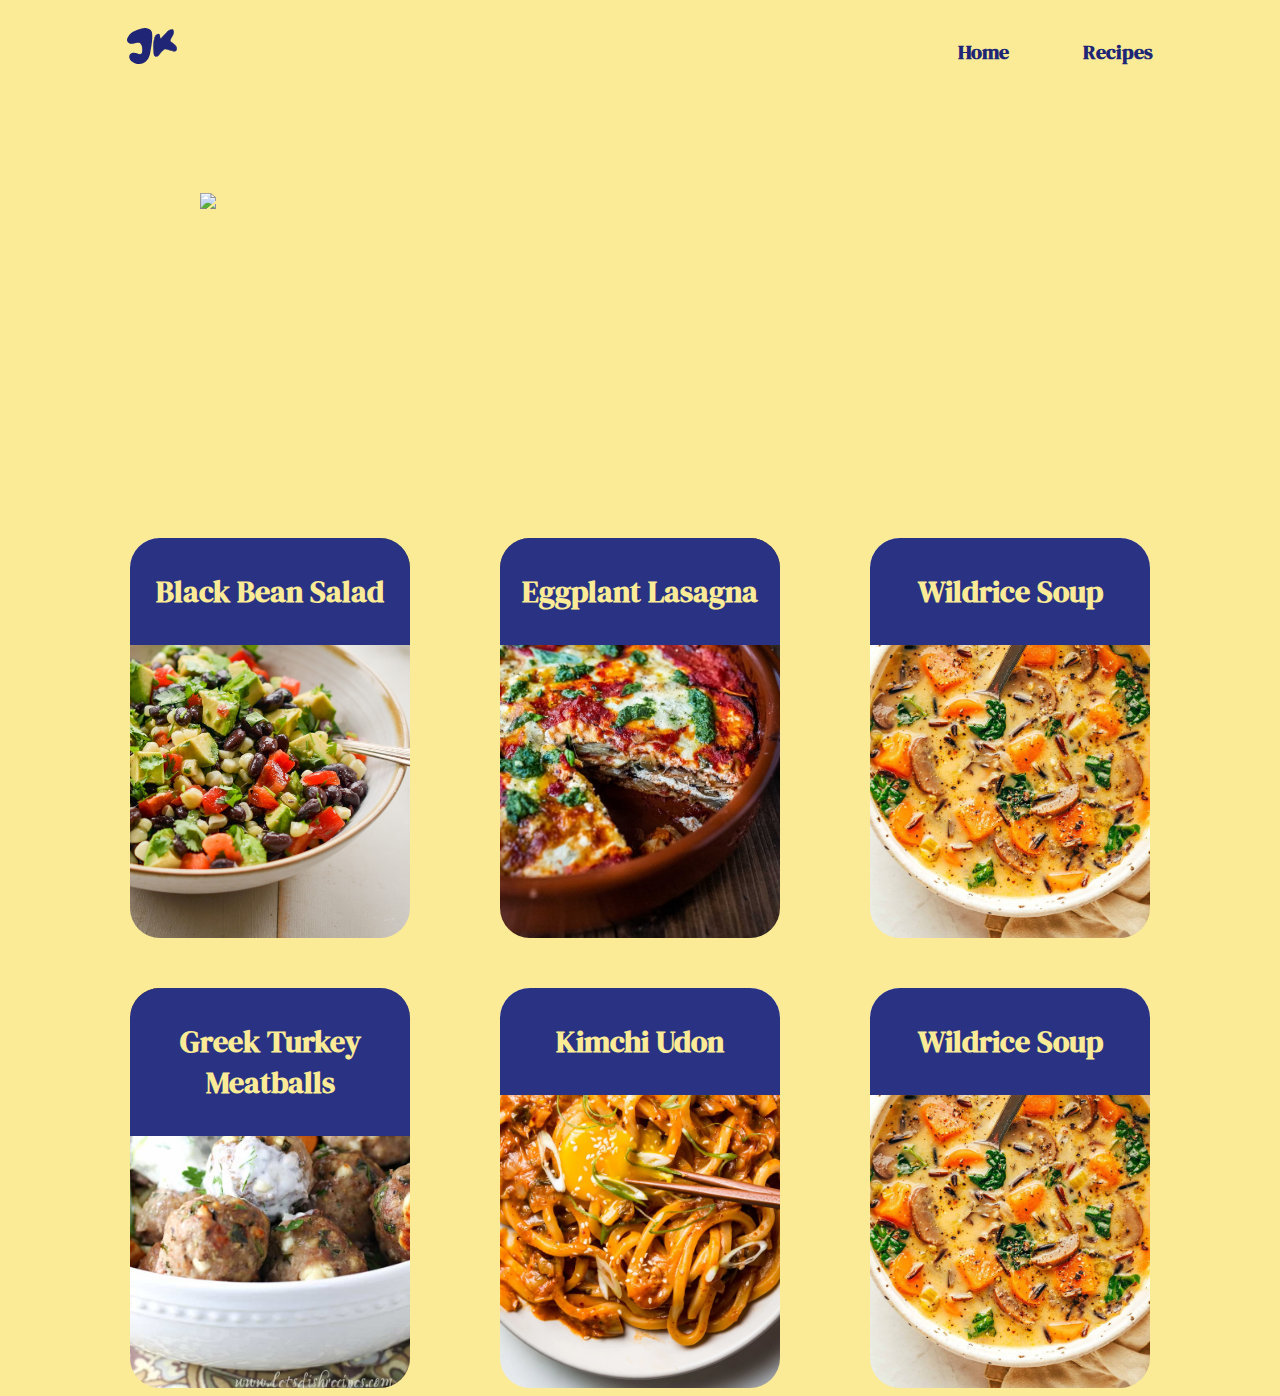
==== recipes.html @ fe9016da "Added files" ====
<!DOCTYPE html>


 <html class="recipes-bg">
	<head>
		<link rel="preconnect" href="https://fonts.googleapis.com"/>
		<link rel="preconnect" href="https://fonts.gstatic.com" crossorigin/>
		<link href="https://fonts.googleapis.com/css2?family=DM+Serif+Display:ital@0;1&display=swap" rel="stylesheet"/>
		
		<link rel="stylesheet" href="stylesheet.css"/>

		<title>
		Jane's Kitchen - Recipes
		</title>	

	</head>

<body>
	<header>
	<!--https://www.youtube.com/watch?v=FEmysQARWFU
	Credits to Kevin Powell, his video helped with my navigation bar-->
		<div class="top">

			<img src="smalllogo.svg" alt="logo" class="logo"/>
<nav>
			<ul>
				<li><a href="index.html"target="_blank">Home</a></li>
				<li><a href="recipes.html">Recipes</a></li>
			</ul>
		</nav>
		</div>

	
</header>
<!--This video helped me learn how to use flexbox: https://www.youtube.com/watch?v=phWxA89Dy94-->
<div class= "container1">
	<img src="images/recipetitle.svg" class="recipetitle"/>
</div>

<div class= "container2">
	<div class="item item-1">
		<div class="container3">
			<p>
			<div id="top">
			<a href="blackbeansalad.html"target="_blank">Black Bean Salad</a>
			</div>
		</p>
		</div>
	</div>
	<div class="item item-2">
			<div class="container3">
			<div id="top">
		<p>
		<a href="eggplantlasagna.html"target="_blank">Eggplant Lasagna</a>
		</p>
		</div>
			</div>
	</div>
	<div class="item item-3">
		<div class="container3">
		<div id="top">
		<p>
		<a href="wildricesoup.html"target="_blank">Wildrice Soup</a>
		</p>
		</div>
		</div>
	</div>
</div>


	<div class= "container2">
	<div class="item item-4">
		<div class="container3">
			<p>
			<div id="top">
			<a href="meatballs.html"target="_blank">Greek Turkey Meatballs</a>
			</div>
		</p>
		</div>
	</div>
	<div class="item item-5">
			<div class="container3">
			<div id="top">
		<p>
		<a href="udon.html"target="_blank">Kimchi Udon</a>
		</p>
		</div>
			</div>
	</div>
	<div class="item item-3">
		<div class="container3">
		<div id="top">
		<p>
		<a href="wildricesoup.html"target="_blank">Wildrice Soup</a>
		</p>
		</div>
		</div>
	</div>
</div>




</body>
---- stylesheet.css ----
.dm-serif display-regular {
  font-family: "DM Serif Display", serif;
  font-weight: 400;
  font-style: normal;
}

.dm-serif display-regular-italic {
  font-family: "DM Serif Display", serif;
  font-weight: 400;
  font-style: italic;
}



body{
	background-color:rgba(251, 235 ,150, 1);
	color:rgba(42,51,131,1);
	font-family: DM Serif Display;
	font-size: 20px;
	max-width:100vw;
	margin-left:100px;
	margin-right:100px;
	}
hr{border-style: none}

a{color:rgba(42,51,131,1);
	text-decoration:none;
	font-weight: 1000;
	}

#top a{color:rgba(251, 235 ,150, 1);
	text-decoration:none;
	}
#top a:hover{color:white;}


a:hover{color:white;}




.hindex{color:rgba(42,51,131,1);
	font-family: DM Serif Display;
	font-size:40px;
	margin-left:40px;
	margin-top:30px;
	font-weight: 700;
}



.recipes.bg{
	background-color:black;
	}


.top {
	width: 95%;
	height: 60px;
	margin: 0 auto;
	background-color:rgba(251, 235 ,150, 1);
}

header {
	background-color: rgba(251, 235 ,150, 1);


}

.logo {
	float: left;
	width: 50px;
	height: auto;
	padding-top:20px;
}

nav {
	float: right;
}

nav ul{
	list-style:none;
}

nav li{
	display:inline-block;
	margin-left:70px;
	padding-top:10px;
}

nav a{
	color:rgba(32,38,117,1);
	text-decoration: none;
	font-family: DM Serif Display;
	font-size: 20px;
}




.banner{
	background-color:rgba(251, 235 ,150, 1);
	height:700px;
	padding-top:200px
}

.biglogo{
	float:center;
	padding-left:100px;
	padding-right:100px;
	padding-bottom:150px;
}

.about{
	background-color:rgba(227,148,114,1);
	height:auto;
	width:100%;
	color:rgba(42,51,131,1);
	font-family: DM Serif Display;
	font-size: 20px;
	padding-top:20px;
	border-radius:30px;	
	margin-bottom:40px;
}

.recipemenu{
	background-color:rgba(153,173,110,1);
	height:auto;
	width:100%;
	color:rgba(42,51,131,1);
	font-family: DM Serif Display;
	font-size: 20px;
	padding-top:30px;
	border-radius:30px;
	padding-bottom:20px;
}

.footer{background-color:rgba(179,203,241,1);
	height:auto;
	width:100%;
	border-radius:30px;
	}

.footercontainer{width:100%;
				height:50px;
				padding-bottom:50px;

}

.footertext {
  font-family: "Cormorant Garamond", serif;
  font-weight: 300;
  font-style: normal;
  font-size:20px;
  margin:40px;
  padding-top:20px;
  padding-bottom:20px;
  text-align: center;
}




.outercontainer {
	display:flex;
}
	
.innercontainer {
		width:50%;
		display:flex;
		flex-direction:column;
		margin:40px;
}

.container1{
	background-color:rgba(251, 235 ,150, 1);
	height:300px;
	padding-top:120px;
}


.recipetitle{
	float:center;
	padding-left:100px;
	padding-right:100px;
}

.container2{
	display:flex;
	flex-direction:row;
	justify-content: space-between;
	align-items:center;
	background-color: rgba(251, 235 ,150, 1);
	height:450px;
}


.container3{
	background-color:rgba(42,51,131,1);
	padding:3px;
	border-top-right-radius: 30px;
	border-top-left-radius:30px;

}

.item-1{
	height:400px;
	width:280px;
	background-image: url(blackbeansalad.jpg);
	background-size:cover;
	background-position: center;
	border-radius:30px;
	margin-top:50px;
	margin-left:30px;
	margin-right:30px;
	color:rgba(251, 235 ,150, 1);
	font-family: DM Serif Display;
	font-size: 30px;
	text-align:center;

}

.item-2{
	
	height:400px;
	width:280px;
	background-image: url(eggplantlasagna.jpg);
	background-size:cover;
	background-position: center;
	border-radius:30px;
	margin-top:50px;
	margin-left:30px;
	margin-right:30px;
	font-family: DM Serif Display;
	color:rgba(251, 235 ,150, 1);
	font-size: 30px;
	text-align:center;
}

.item-3{

	height:400px;
	width:280px;
	background-image: url(wildricesoup.jpg);
	background-size:cover;
	background-position: center;
	border-radius:30px;
	margin-top:50px;
	margin-left:30px;
	margin-right:30px;
	font-family: DM Serif Display;
	color:rgba(251, 235 ,150, 1);
	font-size: 30px;
	text-align:center;
}

.item-4{

	height:400px;
	width:280px;
	background-image: url(meatballs.jpg);
	background-size:cover;
	background-position: center;
	border-radius:30px;
	margin-top:50px;
	margin-left:30px;
	margin-right:30px;
	font-family: DM Serif Display;
	color:rgba(251, 235 ,150, 1);
	font-size: 30px;
	text-align:center;
}

.item-5{
	height:400px;
	width:280px;
	background-image: url(udon.webp);
	background-size:cover;
	background-position: center;
	border-radius:30px;
	margin-top:50px;
	margin-left:30px;
	margin-right:30px;
	font-family: DM Serif Display;
	color:rgba(251, 235 ,150, 1);
	font-size: 30px;
	text-align:center;
}

.caption{color:rgba(42,51,131,1);
	font-family: DM Serif Display;
	font-size: 15px;
	text-align:center;
	padding-top:50px;
}


.headercontainer{display:flex;
	flex-direction:row;
	justify-content: space-between;
	align-items:center;
	background-color: rgba(153,173,110,1);
	height:auto;
	width:auto;
	margin-top:50px;
	border-radius:30px;
}

.titlecontainer{
	display:flex;
	flex-direction:row;
	justify-content:space-between;
	align-items:left;
	height:50%;
	width:50%;
	background:pink;
}

.subtitlecontainer{
	display:flex;
	flex-direction:row;
	justify-content:space-between;
	align-items:left;
	height:50%px;
	width:100%;
}

.recipeimagebean{
	height:400px;
	width:auto;
	background-image: url(blackbeansalad.jpg);
	background-size:cover;
	border-radius:30px;
	background-position: center;
}

.recipeimagelasagna{
	height:400px;
	width:auto;
	background-image: url(eggplantlasagna.jpg);
	background-size:cover;
	border-radius:30px;
	background-position: center;
}

.recipeimagesoup{
	height:400px;
	width:auto;
	background-image: url(wildricesoup.jpg);
	background-size:cover;
	border-radius:30px;
	background-position: center;
}

.recipeimagemeatballs{
	height:400px;
	width:auto;
	background-image: url(meatballs.jpg);
	background-size:cover;
	border-radius:30px;
	background-position: center;
}

.recipeimageudon{
	height:400px;
	width:auto;
	background-image: url(udon.webp);
	background-size:cover;
	border-radius:30px;
	background-position: center;
}

.textcontainer{
	display:flex;
	flex-direction:column;
	justify-content:space-between;
	align-items:left;
	height:100%px;
	width:50%;
	margin:50px;
}



.recipecontainer{display:flex;
	flex-direction:column;
	justify-content: space-around;
	align-items:left;
	background-color: rgba(179,203,241,1);
	height:auto;
	width:60%;
	border-radius:30px;
	padding:30px;
	margin-right: 20px;
}

.notescontainer{display:flex;
	flex-direction:column;
	justify-content: space-around;
	align-items:left;
	background-color: rgba(227,148,114,1);
	height:auto;
	width:40%;
	border-radius:30px;
	padding:30px;

}


.bodycontainer
{display:flex;
	flex-direction:row;
	justify-content: space-between;
	align-items:center;
	height:auto;
	margin-top:40px;
	margin-bottom:40px;
	width:100%;
	border-radius:30px;}

.cormorant-garamond-light {
  font-family: "Cormorant Garamond", serif;
  font-weight: 300;
  font-style: normal;
  font-size:20px;
}

.linkedphoto{
	width:100%;
	height:auto;
	border-radius:30px;
	margin-top:50px;
	margin-bottom:20px;
	align-items:center;
}

.imagejane{
	height:auto;
	width:50%;
	background-image: url(janephoto.jpeg);
	background-size:cover;
	background-position: center;
	border-radius:30px;
	margin:40px;
}
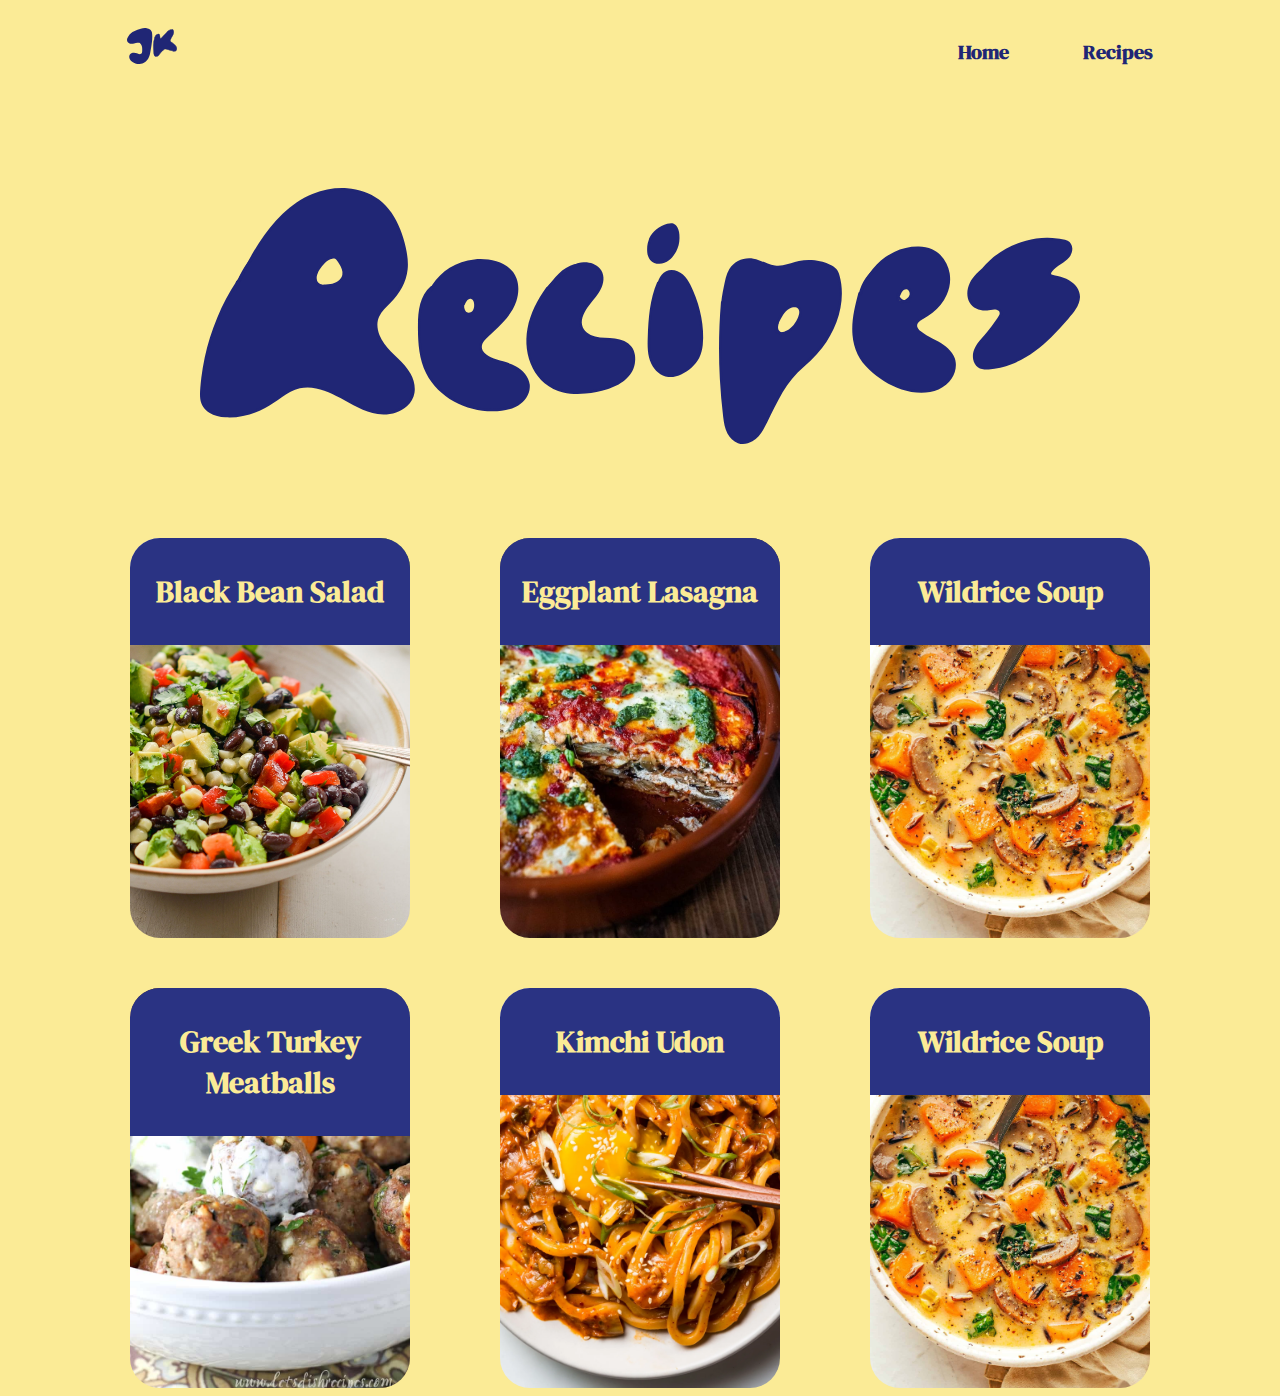
==== commit 95332025: "Update recipes.html" ====
--- a/recipes.html
+++ b/recipes.html
@@ -34,7 +34,7 @@
 </header>
 <!--This video helped me learn how to use flexbox: https://www.youtube.com/watch?v=phWxA89Dy94-->
 <div class= "container1">
-	<img src="images/recipetitle.svg" class="recipetitle"/>
+	<img src="recipetitle.svg" class="recipetitle"/>
 </div>
 
 <div class= "container2">
